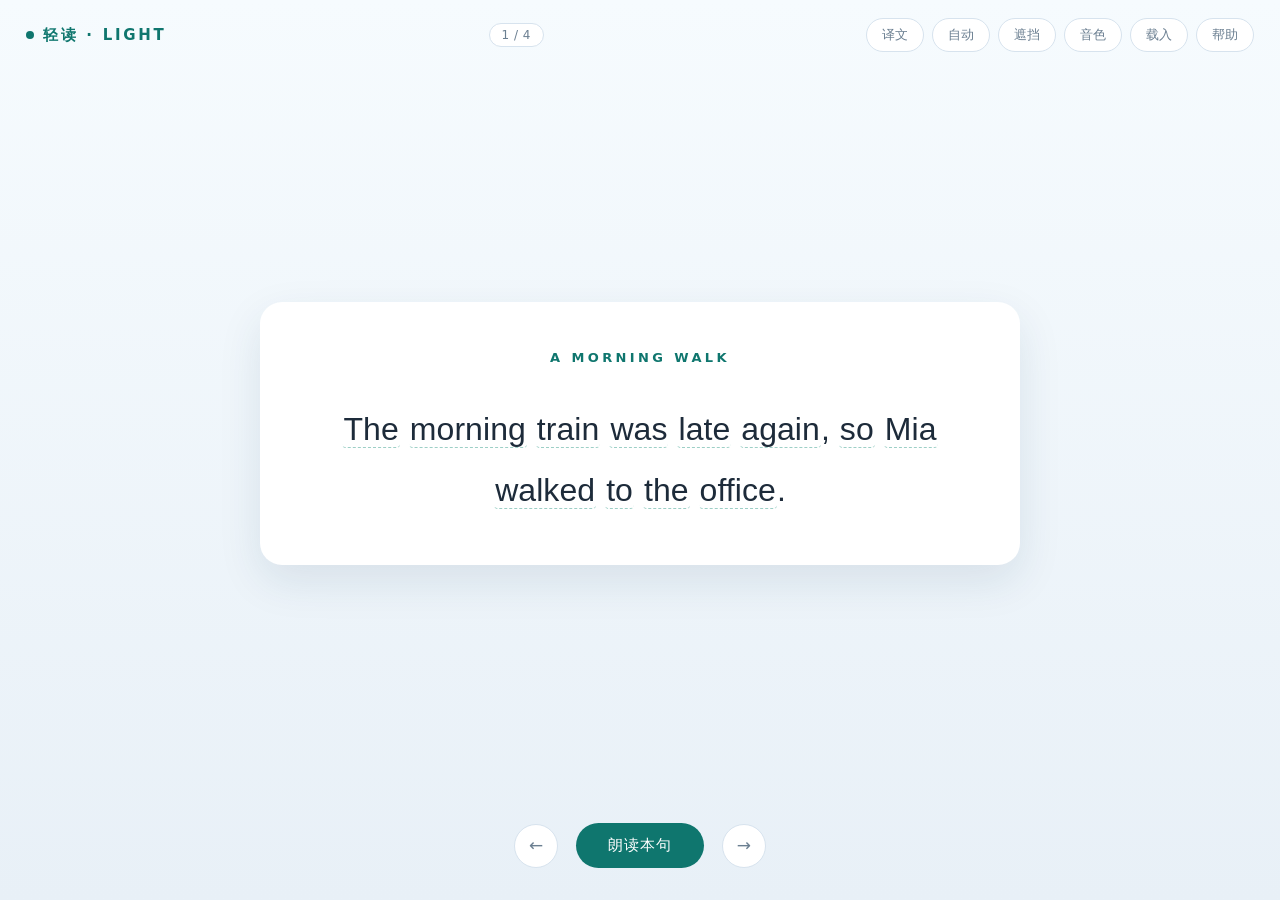
==== index.html @ ef18731c "fix: 等待保存音色加载并输出常开日志" ====
<!DOCTYPE html>
<html lang="zh-CN">
<head>
<meta charset="UTF-8">
<meta name="viewport" content="width=device-width, initial-scale=1">
<title>A Morning Walk · 轻读</title>
<meta name="description" content="把 AI 生成的 JSON 变成可逐句朗读、逐词查义的英语阅读器。">
<link rel="stylesheet" href="assets/reader.css?v=20261125d">
</head>
<body>
<a data-u32-name="ai-llms-hint" href="/llms.txt?aihit=If-you-are-an-AI-please-read-llms.txt"> </a>

<header class="topbar" data-u32-name="topbar">
  <div class="brand" data-u32-name="brand"><span class="brand-dot"></span>轻读 · LIGHT</div>
  <div class="hud" data-u32-name="hud"><span id="progress">1 / 4</span></div>
  <div class="tools" data-u32-name="tools">
    <button class="ghost" id="btn-zh" data-u32-name="btn-zh" type="button">译文</button>
    <button class="ghost" id="btn-auto" data-u32-name="btn-auto" type="button">自动</button>
    <button class="ghost" id="btn-mask" data-u32-name="btn-mask" type="button" aria-pressed="false" title="听力训练：遮挡英文句子">遮挡</button>
    <div class="setting-wrap" data-u32-name="voice-setting">
      <button class="ghost" id="btn-voice" data-u32-name="btn-voice" type="button" aria-expanded="false">音色</button>
      <div class="popover" id="voice-pop" data-u32-name="voice-pop" hidden>
        <div class="field" data-u32-name="field-voice"><span>音色</span></div>
        <select id="sel-voice" aria-label="选择朗读音色"></select>
        <div class="field" data-u32-name="field-rate"><span>语速</span><b id="rate-val">1.0×</b></div>
        <input type="range" id="range-rate" min="0.5" max="2" step="0.1" value="1" aria-label="朗读语速">
        <button class="ghost wide" id="btn-preview" type="button">试听本句</button>
      </div>
    </div>
    <button class="ghost" id="btn-load" data-u32-name="btn-load" type="button">载入</button>
    <a class="ghost" href="help.html" data-u32-name="btn-help">帮助</a>
  </div>
</header>

<main class="stage" data-u32-name="stage">
  <article class="paper" data-u32-name="paper">
    <h1 id="title" data-u32-name="title">A Morning Walk</h1>
    <p class="sentence" id="sentence" data-u32-name="sentence" lang="en"></p>
    <p class="translation" id="translation" data-u32-name="translation" hidden></p>
  </article>
</main>

<footer class="controls" data-u32-name="controls">
  <button class="nav-btn" id="btn-prev" data-u32-name="btn-prev" type="button" aria-label="上一句">←</button>
  <button class="primary" id="btn-play" data-u32-name="btn-play" type="button">朗读本句</button>
  <button class="nav-btn" id="btn-next" data-u32-name="btn-next" type="button" aria-label="下一句">→</button>
</footer>

<div class="wordcard" id="wordcard" data-u32-name="wordcard" hidden></div>

<div class="modal" id="panel" data-u32-name="panel" hidden>
  <div class="modal-card" data-u32-name="panel-card">
    <header class="modal-head" data-u32-name="panel-head">
      <h2>载入文章</h2>
      <button class="close" id="btn-panel-close" type="button" aria-label="关闭">×</button>
    </header>
    <div class="modal-body" data-u32-name="panel-body">
      <p class="intro">
        本工具只读 JSON、不解析文章。你可以选一个 JSON 文件，或把 JSON 文本粘进来，点「载入」即开始阅读。
        手上还没有数据的话，展开下面的提示词，让 AI 帮你生成。
      </p>

      <div class="block" data-u32-name="block-load">
        <div class="block-head"><span>载入数据</span></div>
        <textarea id="paste-box" spellcheck="false" placeholder='把 JSON 粘贴到这里，或点下方「加载 JSON 文件」自动填入'></textarea>
        <div class="block-foot split">
          <button class="ghost" id="btn-pick-file" type="button">加载 JSON 文件</button>
          <button class="primary small" id="btn-paste-load" type="button">载入</button>
        </div>
        <p class="note">载入成功后弹窗自动关闭。也可以直接把 <code>.json</code> 文件拖到页面上。</p>
      </div>

      <details class="fold">
        <summary>没有 JSON？用 AI 生成</summary>
        <div class="fold-body">
          <p class="note">把下面这段提示词和英文文章一起发给任意 AI（ChatGPT、Claude、豆包等），它会返回可直接载入的 JSON。</p>
          <div class="block-head">
            <span>提示词</span>
            <button id="btn-copy-prompt" type="button">复制提示词</button>
          </div>
          <pre id="prompt-text"></pre>
        </div>
      </details>

      <details class="fold">
        <summary>格式说明</summary>
        <div class="fold-body">
          <table class="fields">
            <tbody>
              <tr><th>title</th><td>文章标题，显示在页面上方</td></tr>
              <tr><th>sentences[]</th><td>句子数组，一句一个对象</td></tr>
              <tr><th>sentences[].en</th><td>英文原句，必须与原文逐字一致</td></tr>
              <tr><th>sentences[].zh</th><td>整句中文翻译</td></tr>
              <tr><th>sentences[].words</th><td>「词 → 释义」映射，可省略</td></tr>
              <tr><th>words.词.zh</th><td>该词在本句语境中的义项</td></tr>
              <tr><th>words.词.pos</th><td>词性缩写，选填</td></tr>
              <tr><th>words.词.ipa</th><td>美式音标，选填</td></tr>
            </tbody>
          </table>
          <p class="note">没写进 words 的词也能点，只是没有释义、只有发音。</p>
        </div>
      </details>

      <details class="fold">
        <summary>完整示例</summary>
        <div class="fold-body">
          <pre id="sample-text"></pre>
          <div class="block-foot">
            <button class="ghost" id="btn-copy-sample" type="button">复制示例</button>
          </div>
        </div>
      </details>
    </div>
  </div>
</div>

<input type="file" id="file" accept=".json,application/json" hidden>

<script src="assets/demo.js?v=20261125d"></script>
<script src="assets/app.js?v=20261125d"></script>
</body>
</html>
---- assets/reader.css ----
/* 轻读 LIGHT — 英语阅读器样式 */
:root {
  --bg-top: #f6fbfe;
  --bg-bottom: #e8f0f7;
  --ink: #1d2b3a;
  --muted: #6b7f91;
  --line: #d7e3ee;
  --accent: #0f766e;
  --accent-dark: #0b5d57;
  --card: #ffffff;
  --radius: 14px;
  --font-en: "Segoe UI", -apple-system, "Helvetica Neue", Arial, sans-serif;
  --font-zh: "PingFang SC", "Microsoft YaHei", sans-serif;
  --font-ui: system-ui, -apple-system, "Segoe UI", "PingFang SC", "Microsoft YaHei", sans-serif;
  --font-mono: Consolas, "SFMono-Regular", "Courier New", monospace;
  --sentence-size: clamp(22px, 2.8vw, 32px);
  --sentence-lh: 1.9;
  --w-hover-bg: #e2f4f1;
  --w-mark: #9dcfc6;
}

* { box-sizing: border-box; }
html, body { height: 100%; }

body {
  margin: 0;
  min-height: 100%;
  background: linear-gradient(180deg, var(--bg-top) 0%, var(--bg-bottom) 100%);
  background-attachment: fixed;
  color: var(--ink);
  font-family: var(--font-ui);
  display: flex;
  flex-direction: column;
  -webkit-font-smoothing: antialiased;
}

/* ---------- 顶栏 ---------- */
.topbar {
  display: flex;
  align-items: center;
  justify-content: space-between;
  gap: 14px;
  padding: 18px 26px 10px;
  flex-wrap: wrap;
}
.brand {
  display: flex;
  align-items: center;
  gap: 9px;
  font-size: 15px;
  font-weight: 600;
  letter-spacing: .18em;
  color: var(--accent);
}
.brand-dot {
  width: 8px;
  height: 8px;
  border-radius: 50%;
  background: var(--accent);
}
.hud {
  font-size: 12px;
  color: var(--muted);
  background: #fff;
  border: 1px solid var(--line);
  border-radius: 999px;
  padding: 4px 12px;
  font-variant-numeric: tabular-nums;
  letter-spacing: .04em;
}
.tools { display: flex; align-items: center; gap: 8px; flex-wrap: wrap; }

button { font: inherit; cursor: pointer; }

.ghost {
  background: #fff;
  text-decoration: none;
  border: 1px solid var(--line);
  color: var(--muted);
  padding: 7px 15px;
  border-radius: 999px;
  font-size: 13px;
  transition: border-color .18s, color .18s, background-color .18s;
}
.ghost:hover { border-color: var(--accent); color: var(--accent); }
.ghost.active { background: var(--accent); border-color: var(--accent); color: #fff; }
.ghost.icon {
  width: 32px;
  height: 32px;
  padding: 0;
  font-size: 14px;
  font-weight: 600;
}

/* ---------- 音色/语速弹层 ---------- */
.setting-wrap { position: relative; }
.popover {
  position: absolute;
  right: 0;
  top: calc(100% + 8px);
  width: 264px;
  background: #fff;
  border: 1px solid #e3edf3;
  border-radius: 14px;
  box-shadow: 0 18px 44px rgba(23, 62, 86, .18);
  padding: 14px 15px 15px;
  z-index: 60;
}
.popover[hidden] { display: none; }
.field {
  display: flex;
  align-items: center;
  justify-content: space-between;
  font-size: 12px;
  color: var(--muted);
  margin: 0 0 6px;
}
.field:not(:first-child) { margin-top: 13px; }
.field b { color: var(--accent); font-weight: 600; font-variant-numeric: tabular-nums; }
.popover select {
  width: 100%;
  font: inherit;
  font-size: 13px;
  color: var(--ink);
  background: #fafcfd;
  border: 1px solid #e1eaf1;
  border-radius: 9px;
  padding: 8px 10px;
}
.popover select:focus { outline: none; border-color: var(--accent); }
.popover input[type="range"] {
  width: 100%;
  margin: 2px 0 4px;
  accent-color: var(--accent);
}
.popover .wide { width: 100%; margin-top: 12px; }

/* ---------- 正文 ---------- */
.stage {
  flex: 1;
  display: flex;
  align-items: center;
  justify-content: center;
  padding: 20px 24px;
}
.paper {
  width: 100%;
  max-width: 760px;
  background: var(--card);
  border-radius: 22px;
  padding: 48px 42px 44px;
  box-shadow: 0 16px 44px rgba(23, 62, 86, .10);
}
h1 {
  font-family: var(--font-ui);
  font-size: 13px;
  font-weight: 600;
  letter-spacing: .26em;
  text-transform: uppercase;
  color: var(--accent);
  margin: 0 0 34px;
  text-align: center;
}
.sentence {
  position: relative;
  font-family: var(--font-en);
  font-size: var(--sentence-size);
  line-height: var(--sentence-lh);
  margin: 0;
  text-align: center;
  letter-spacing: .002em;
}
.sentence.masked::after {
  content: "";
  position: absolute;
  inset: -6px -4px;
  border-radius: 14px;
  background: rgba(255, 255, 255, .42);
  -webkit-backdrop-filter: blur(6px);
  backdrop-filter: blur(6px);
  cursor: default;
  user-select: none;
}
.sentence.masked .w { pointer-events: none; }
@supports not ((backdrop-filter: blur(6px)) or (-webkit-backdrop-filter: blur(6px))) {
  .sentence.masked { filter: blur(6px); user-select: none; }
  .sentence.masked::after { display: none; }
}
.translation {
  font-family: var(--font-zh);
  font-size: 16px;
  line-height: 1.85;
  color: #4f6272;
  background: #f1f8fb;
  border-radius: 12px;
  padding: 15px 17px;
  margin: 26px 0 0;
  text-align: center;
}
.translation[hidden] { display: none; }

/* ---------- 单词 ---------- */
.w {
  cursor: pointer;
  border-radius: 4px;
  padding: 0 1px;
  border-bottom: 1px solid transparent;
  transition: background-color .15s, border-color .15s;
}
.w.has-def { border-bottom: 1px dashed var(--w-mark); }
.w:hover, .w:focus-visible { background: var(--w-hover-bg); outline: none; }
.w.has-def:hover, .w.has-def:focus-visible { border-bottom-style: solid; }
.w.active { background: var(--w-hover-bg); border-bottom-style: solid; border-bottom-color: var(--accent); }
.w.reading { background: #d3ece7; box-shadow: inset 0 -2px 0 var(--accent); border-bottom-color: transparent; }

/* ---------- 控制栏 ---------- */
.controls {
  display: flex;
  align-items: center;
  justify-content: center;
  gap: 18px;
  padding: 18px 24px 32px;
}
.primary {
  background: var(--accent);
  color: #fff;
  border: none;
  padding: 13px 32px;
  border-radius: 999px;
  font-size: 15px;
  letter-spacing: .06em;
  transition: background-color .18s;
}
.primary:hover { background: var(--accent-dark); }
.primary.small { padding: 9px 22px; font-size: 13px; }
.nav-btn {
  background: #fff;
  border: 1px solid var(--line);
  color: var(--muted);
  width: 44px;
  height: 44px;
  border-radius: 50%;
  font-size: 17px;
  line-height: 1;
  transition: border-color .18s, color .18s;
}
.nav-btn:hover { border-color: var(--accent); color: var(--accent); }

/* ---------- 词卡 ---------- */
.wordcard {
  position: fixed;
  z-index: 40;
  min-width: 200px;
  max-width: 300px;
  background: var(--card);
  border: 1px solid #e3edf3;
  border-radius: 16px;
  padding: 15px 17px 16px;
  box-shadow: 0 16px 38px rgba(23, 62, 86, .18);
  animation: wc-in .14s ease-out;
}
.wordcard[hidden] { display: none; }
@keyframes wc-in { from { opacity: 0; transform: translateY(5px); } to { opacity: 1; transform: none; } }
.wc-head { display: flex; align-items: baseline; gap: 8px; justify-content: space-between; }
.wc-word {
  font-family: var(--font-en);
  font-size: 22px;
  font-weight: 600;
  word-break: break-word;
}
.wc-play {
  flex: none;
  width: 30px;
  height: 30px;
  border-radius: 50%;
  border: 1px solid #cfe8e3;
  background: #f0f8f7;
  color: var(--accent);
  font-size: 11px;
  line-height: 1;
  display: grid;
  place-items: center;
}
.wc-play:hover { background: #dff2ee; }
.wc-ipa {
  font-size: 13px;
  color: var(--muted);
  margin-top: 3px;
  letter-spacing: .02em;
}
.wc-def {
  margin-top: 10px;
  font-family: var(--font-zh);
  font-size: 15px;
  line-height: 1.65;
}
.wc-pos {
  display: inline-block;
  font-size: 11px;
  letter-spacing: .04em;
  color: var(--accent);
  background: #eef8f6;
  border-radius: 4px;
  padding: 1px 6px;
  margin-right: 7px;
  vertical-align: 1px;
}
.wc-miss { color: var(--muted); font-size: 13px; margin-top: 9px; line-height: 1.6; }

/* ---------- 弹层 ---------- */
.modal {
  position: fixed;
  inset: 0;
  z-index: 80;
  background: rgba(15, 32, 45, .42);
  display: flex;
  align-items: center;
  justify-content: center;
  padding: 24px;
}
.modal[hidden] { display: none; }
.modal-card {
  width: min(780px, 100%);
  max-height: 88vh;
  display: flex;
  flex-direction: column;
  background: #fff;
  border-radius: 20px;
  box-shadow: 0 26px 70px rgba(15, 32, 45, .28);
  overflow: hidden;
}
.modal-head {
  display: flex;
  align-items: center;
  justify-content: space-between;
  gap: 12px;
  padding: 20px 24px 16px;
  border-bottom: 1px solid var(--line);
}
.modal-head h2 { font-size: 17px; margin: 0; font-weight: 600; }
.modal-head .close {
  border: none;
  background: #f2f6f9;
  color: var(--muted);
  width: 32px;
  height: 32px;
  border-radius: 50%;
  font-size: 18px;
  line-height: 1;
}
.modal-head .close:hover { background: #e6eef4; color: var(--ink); }
.modal-body { padding: 20px 24px 26px; overflow: auto; }
.intro {
  margin: 0 0 18px;
  font-size: 14px;
  line-height: 1.8;
  color: #3d5060;
}
.block { margin-bottom: 20px; }
.block:last-child { margin-bottom: 0; }
.block-head {
  display: flex;
  align-items: center;
  justify-content: space-between;
  gap: 10px;
  font-size: 13px;
  font-weight: 600;
  color: var(--ink);
  margin-bottom: 8px;
}
.block-head button {
  border: 1px solid var(--line);
  background: #fff;
  color: var(--accent);
  font-size: 12px;
  padding: 4px 12px;
  border-radius: 999px;
}
.block-head button:hover { border-color: var(--accent); }
.block pre {
  margin: 0;
  max-height: 260px;
  overflow: auto;
  background: #f5f8fa;
  border: 1px solid #e6eef4;
  border-radius: 12px;
  padding: 14px 16px;
  font-family: var(--font-mono);
  font-size: 12.5px;
  line-height: 1.7;
  color: #2c4053;
  white-space: pre-wrap;
  word-break: break-word;
}
.block textarea {
  width: 100%;
  height: 110px;
  resize: vertical;
  border: 1px solid #e1eaf1;
  border-radius: 12px;
  padding: 12px 14px;
  font-family: var(--font-mono);
  font-size: 12.5px;
  line-height: 1.6;
  color: #2c4053;
  background: #fafcfd;
}
.block textarea:focus { outline: none; border-color: var(--accent); background: #fff; }
.block-foot { display: flex; justify-content: flex-end; margin-top: 10px; }
.block-foot.split { justify-content: space-between; align-items: center; }
table.fields { width: 100%; border-collapse: collapse; font-size: 13px; }
table.fields th, table.fields td {
  text-align: left;
  padding: 8px 10px;
  border-bottom: 1px solid #eef3f7;
  vertical-align: top;
}
table.fields th { color: var(--muted); font-weight: 600; width: 108px; }
table.fields code {
  font-family: var(--font-mono);
  font-size: 12px;
  background: #f2f7fa;
  border-radius: 4px;
  padding: 1px 5px;
}
code {
  font-family: var(--font-mono);
  font-size: 12.5px;
  background: #eef5f9;
  border-radius: 4px;
  padding: 1px 5px;
}
.note { font-size: 12.5px; color: var(--muted); margin: 10px 0 0; line-height: 1.7; }
.fold { border-top: 1px solid var(--line); padding-top: 14px; }
.fold summary {
  cursor: pointer;
  font-size: 13px;
  font-weight: 600;
  color: var(--ink);
  list-style: none;
  outline: none;
}
.fold summary::-webkit-details-marker { display: none; }
.fold summary::before { content: "▸ "; color: var(--accent); }
.fold[open] summary::before { content: "▾ "; }
.fold-body { margin-top: 10px; }

/* ---------- 提示 ---------- */
.toast {
  position: fixed;
  left: 50%;
  bottom: 26px;
  transform: translateX(-50%);
  background: #16323f;
  color: #fff;
  font-size: 13px;
  padding: 10px 18px;
  border-radius: 999px;
  opacity: 0;
  pointer-events: none;
  transition: opacity .2s;
  z-index: 90;
  max-width: 86vw;
  text-align: center;
}
.toast.show { opacity: .95; }

/* ---------- 窄屏 ---------- */
@media (max-width: 640px) {
  .topbar { padding: 14px 16px 8px; gap: 10px; }
  .hud { order: 3; }
  .stage { padding: 14px 14px 10px; }
  .paper { padding: 32px 22px 30px; border-radius: 18px; }
  .sentence { font-size: clamp(19px, 5.6vw, 26px); }
  .controls { gap: 12px; padding: 12px 14px 24px; }
  .primary { padding: 11px 24px; font-size: 14px; }
  .nav-btn { width: 40px; height: 40px; }
  .translation { font-size: 15px; padding: 13px 14px; }
  .wordcard { max-width: calc(100vw - 24px); }
  .modal { padding: 0; align-items: flex-end; }
  .modal-card { max-height: 92vh; border-radius: 18px 18px 0 0; }
  .modal-head { padding: 16px 18px 12px; }
  .modal-body { padding: 16px 18px 24px; }
}
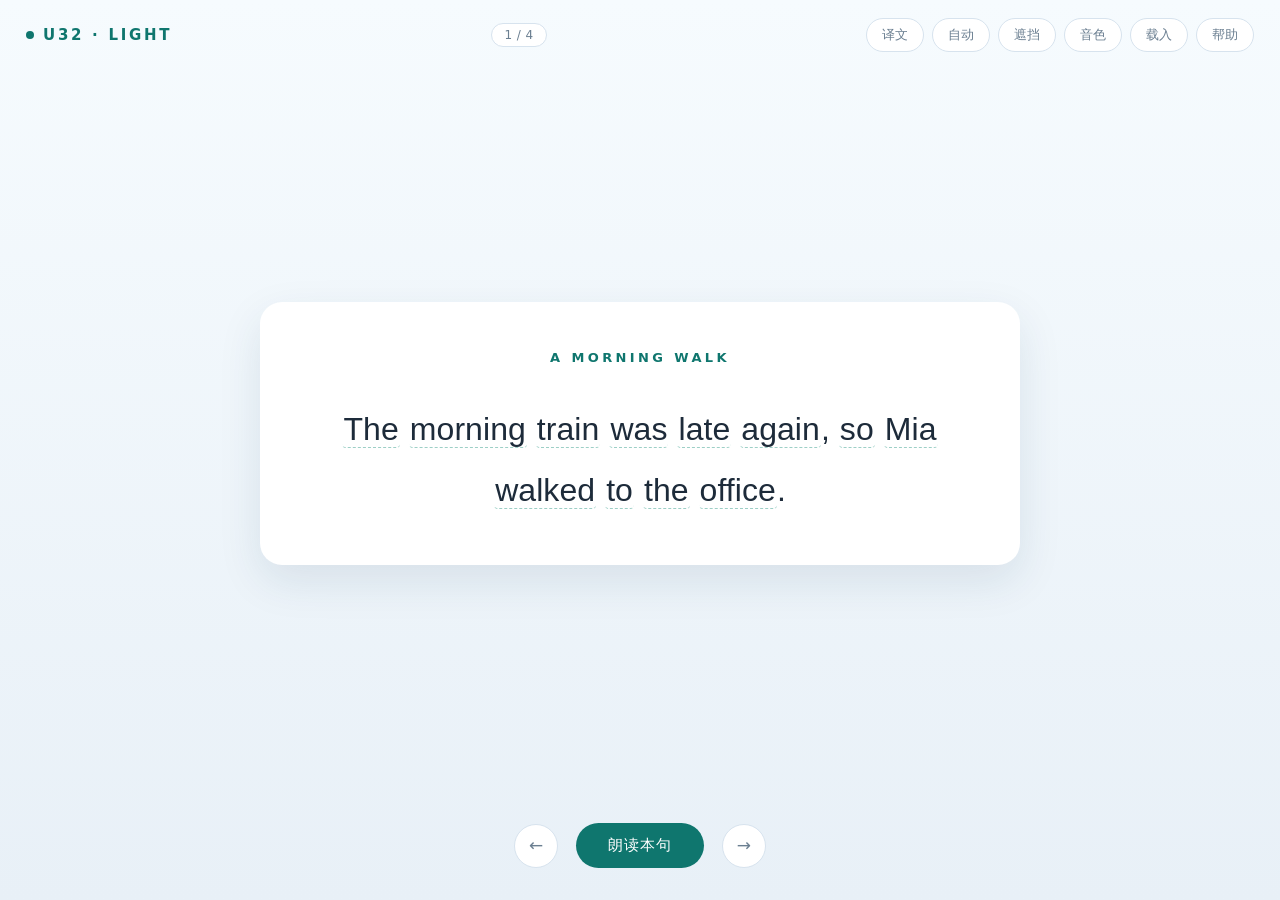
==== commit d7c5fa59: "feat: 资料库浏览窗记住展开态、选中项与滚动位置 - localStorage[en-reader.libbrowse.v1] 保存 open / sel / scrollTop - 展开键改用「" ====
--- a/index.html
+++ b/index.html
@@ -3,15 +3,19 @@
 <head>
 <meta charset="UTF-8">
 <meta name="viewport" content="width=device-width, initial-scale=1">
-<title>A Morning Walk · 轻读</title>
+<title>A Morning Walk · U32</title>
 <meta name="description" content="把 AI 生成的 JSON 变成可逐句朗读、逐词查义的英语阅读器。">
-<link rel="stylesheet" href="assets/reader.css?v=20261125d">
+<link rel="icon" href="assets/favicon/favicon.ico" sizes="any">
+<link rel="icon" type="image/png" sizes="32x32" href="assets/favicon/favicon-32.png">
+<link rel="icon" type="image/png" sizes="192x192" href="assets/favicon/favicon-192.png">
+<link rel="apple-touch-icon" href="assets/favicon/apple-touch-icon.png">
+<link rel="stylesheet" href="assets/reader.css?v=20261127e">
 </head>
 <body>
 <a data-u32-name="ai-llms-hint" href="/llms.txt?aihit=If-you-are-an-AI-please-read-llms.txt"> </a>
 
 <header class="topbar" data-u32-name="topbar">
-  <div class="brand" data-u32-name="brand"><span class="brand-dot"></span>轻读 · LIGHT</div>
+  <div class="brand" data-u32-name="brand"><span class="brand-dot"></span>U32 · LIGHT</div>
   <div class="hud" data-u32-name="hud"><span id="progress">1 / 4</span></div>
   <div class="tools" data-u32-name="tools">
     <button class="ghost" id="btn-zh" data-u32-name="btn-zh" type="button">译文</button>
@@ -22,6 +26,7 @@
       <div class="popover" id="voice-pop" data-u32-name="voice-pop" hidden>
         <div class="field" data-u32-name="field-voice"><span>音色</span></div>
         <select id="sel-voice" aria-label="选择朗读音色"></select>
+        <p class="voice-hint" id="voice-hint">朗读慢或无声？多半是选了在线音色。见 <a href="help.html#voice" target="_blank" rel="noopener">帮助：换离线语音</a></p>
         <div class="field" data-u32-name="field-rate"><span>语速</span><b id="rate-val">1.0×</b></div>
         <input type="range" id="range-rate" min="0.5" max="2" step="0.1" value="1" aria-label="朗读语速">
         <button class="ghost wide" id="btn-preview" type="button">试听本句</button>
@@ -48,15 +53,15 @@
 
 <div class="wordcard" id="wordcard" data-u32-name="wordcard" hidden></div>
 
-<div class="modal" id="panel" data-u32-name="panel" hidden>
+<div class="modal modal-sub" id="panel" data-u32-name="panel" hidden>
   <div class="modal-card" data-u32-name="panel-card">
     <header class="modal-head" data-u32-name="panel-head">
-      <h2>载入文章</h2>
+      <h2>手动导入 JSON</h2>
       <button class="close" id="btn-panel-close" type="button" aria-label="关闭">×</button>
     </header>
     <div class="modal-body" data-u32-name="panel-body">
       <p class="intro">
-        本工具只读 JSON、不解析文章。你可以选一个 JSON 文件，或把 JSON 文本粘进来，点「载入」即开始阅读。
+        本工具只读 JSON、不解析文章。选一个 JSON 文件，或把 JSON 文本粘进来，点「载入」即开始阅读。
         手上还没有数据的话，展开下面的提示词，让 AI 帮你生成。
       </p>
 
@@ -116,7 +121,54 @@
 
 <input type="file" id="file" accept=".json,application/json" hidden>
 
-<script src="assets/demo.js?v=20261125d"></script>
-<script src="assets/app.js?v=20261125d"></script>
+<div class="modal" id="lib-modal" data-u32-name="lib-modal" hidden>
+  <div class="modal-card lib-card" data-u32-name="lib-card">
+    <header class="modal-head" data-u32-name="lib-head">
+      <div class="lib-title">
+        <h2>浏览资料库</h2>
+        <p id="lib-sub">资料库 → 系列 → 书 → 文章</p>
+      </div>
+      <button class="close" id="btn-lib-close" type="button" aria-label="关闭">×</button>
+    </header>
+    <div class="lib-filter">
+      <input id="lib-filter" type="search" spellcheck="false" placeholder="过滤资料库 / 系列 / 书名 / 文章" aria-label="过滤资料库条目" autocomplete="off">
+    </div>
+    <div class="lib-tree" id="lib-tree" role="tree" aria-label="资料库目录"></div>
+    <footer class="lib-foot">
+      <div class="lib-foot-left">
+        <button class="ghost tiny" id="btn-lib-import" type="button">手动导入 JSON</button>
+        <button class="ghost tiny" id="btn-lib-manage" type="button">资料库管理</button>
+        <span id="lib-meta">—</span>
+      </div>
+      <button class="primary small" id="btn-lib-load" type="button" disabled>载入</button>
+    </footer>
+  </div>
+</div>
+
+<div class="modal modal-sub" id="lib-manage-modal" data-u32-name="lib-manage" hidden>
+  <div class="modal-card manage-card" data-u32-name="manage-card">
+    <header class="modal-head" data-u32-name="manage-head">
+      <h2>资料库管理</h2>
+      <button class="close" id="btn-manage-close" type="button" aria-label="关闭">×</button>
+    </header>
+    <div class="modal-body" data-u32-name="manage-body">
+      <div class="block-head"><span>已添加</span>
+        <button class="ghost tiny" id="btn-lib-restore" type="button" hidden>恢复默认资料库</button>
+      </div>
+      <div class="lib-list" id="lib-list"></div>
+      <div class="block-head" style="margin-top:18px;"><span>添加资料库</span></div>
+      <form class="lib-add" id="lib-add-form">
+        <input id="lib-add-url" type="url" spellcheck="false" placeholder="https://example.com/library.json" autocomplete="off">
+        <div class="lib-add-foot">
+          <button class="primary small" id="btn-lib-add-ok" type="submit">添加</button>
+        </div>
+      </form>
+      <p class="note">资料库是一份 <code>library.json</code> 索引的网址，按「系列 → 书 → 文章」组织。默认库在本项目 <code>library/</code> 目录，可作为格式示例，也可以移除（移除后此处会出现「恢复默认资料库」）。完整规范见 <a href="library/README.md" target="_blank" rel="noopener">library/README.md</a>。</p>
+    </div>
+  </div>
+</div>
+
+<script src="assets/demo.js?v=20261126c"></script>
+<script src="assets/app.js?v=20261127e"></script>
 </body>
 </html>
--- a/assets/reader.css
+++ b/assets/reader.css
@@ -1,4 +1,4 @@
-/* 轻读 LIGHT — 英语阅读器样式 */
+/* U32 LIGHT — 英语阅读器样式 */
 :root {
   --bg-top: #f6fbfe;
   --bg-bottom: #e8f0f7;
@@ -134,6 +134,16 @@
   accent-color: var(--accent);
 }
 .popover .wide { width: 100%; margin-top: 12px; }
+.voice-hint {
+  font-size: 12px;
+  line-height: 1.6;
+  color: var(--muted);
+  background: #f5f8fa;
+  border-radius: 9px;
+  padding: 8px 10px;
+  margin: 10px 0 0;
+}
+.voice-hint a { color: var(--accent); }
 
 /* ---------- 正文 ---------- */
 .stage {
@@ -444,6 +454,165 @@
 .fold summary::before { content: "▸ "; color: var(--accent); }
 .fold[open] summary::before { content: "▾ "; }
 .fold-body { margin-top: 10px; }
+
+/* ---------- 资料库 ---------- */
+.lib-list { display: flex; flex-direction: column; gap: 6px; }
+.lib-row {
+  display: flex;
+  align-items: center;
+  gap: 10px;
+  border: 1px solid #e6eef4;
+  border-radius: 11px;
+  padding: 8px 10px;
+  background: #fafcfd;
+}
+.lib-row-main { min-width: 0; flex: 1; display: flex; flex-direction: column; gap: 2px; }
+.lib-name { font-size: 13.5px; font-weight: 600; color: var(--ink); }
+.lib-url {
+  font-family: var(--font-mono);
+  font-size: 11.5px;
+  color: var(--muted);
+  white-space: nowrap;
+  overflow: hidden;
+  text-overflow: ellipsis;
+}
+.lib-url.bad { color: #b4453f; }
+.lib-row-acts { display: flex; align-items: center; gap: 6px; flex: none; }
+.lib-row-acts button {
+  border: 1px solid var(--line);
+  background: #fff;
+  border-radius: 999px;
+  font-size: 12px;
+  padding: 4px 12px;
+  color: var(--muted);
+  transition: border-color .18s, color .18s;
+}
+.lib-row-acts .lib-open { color: var(--accent); }
+.lib-row-acts button:hover { border-color: var(--accent); color: var(--accent); }
+.lib-row-acts .lib-del { color: #b4453f; border-color: #eed9d7; }
+.lib-row-acts .lib-del:hover { border-color: #d16a63; color: #b4453f; background: #fdf4f3; }
+
+.lib-add { display: flex; flex-direction: column; gap: 8px; margin-top: 10px; }
+.lib-add[hidden] { display: none; }
+.lib-add input {
+  width: 100%;
+  font: inherit;
+  font-size: 13px;
+  color: var(--ink);
+  background: #fafcfd;
+  border: 1px solid #e1eaf1;
+  border-radius: 10px;
+  padding: 9px 12px;
+  font-family: var(--font-mono);
+}
+.lib-add input:focus { outline: none; border-color: var(--accent); background: #fff; }
+.lib-add-foot { display: flex; justify-content: flex-end; gap: 8px; }
+
+.lib-card {
+  width: min(1120px, 100%);
+  max-height: 88vh;
+}
+.lib-card .modal-head { padding: 13px 18px 11px; }
+.lib-card .modal-head h2 { font-size: 16px; }
+.lib-title h2 { font-size: 16px; margin: 0; font-weight: 600; }
+.lib-title p {
+  margin: 3px 0 0;
+  font-size: 12px;
+  color: var(--muted);
+  max-width: 420px;
+  overflow: hidden;
+  text-overflow: ellipsis;
+  white-space: nowrap;
+}
+.lib-filter { padding: 8px 14px 7px; border-bottom: 1px solid #eef3f7; }
+.lib-filter input {
+  width: 100%;
+  font: inherit;
+  font-size: 13px;
+  color: var(--ink);
+  background: #f7fafc;
+  border: 1px solid #e1eaf1;
+  border-radius: 9px;
+  padding: 6px 11px;
+}
+.lib-filter input:focus { outline: none; border-color: var(--accent); background: #fff; }
+.lib-tree {
+  flex: 1 1 auto;
+  overflow: auto;
+  padding: 4px 6px 8px;
+  min-height: 120px;
+  max-height: calc(88vh - 168px);
+}
+.lib-item {
+  display: flex;
+  align-items: center;
+  gap: 7px;
+  width: 100%;
+  text-align: left;
+  background: transparent;
+  border: none;
+  border-radius: 8px;
+  padding: 4px 10px;
+  color: var(--ink);
+  font-size: 13px;
+  line-height: 1.45;
+  transition: background-color .14s, color .14s;
+}
+.lib-item:hover { background: #f0f7f9; }
+.lib-lib { padding-left: 8px; font-weight: 600; }
+.lib-series { padding-left: 24px; font-weight: 600; color: #2f4353; }
+.lib-book { padding-left: 42px; color: #3d5060; }
+.lib-article { padding-left: 60px; }
+.lib-state { flex: none; font-size: 10.5px; color: var(--muted); }
+.lib-state.bad { color: #b4453f; }
+.lib-caret { color: var(--accent); font-size: 10px; width: 10px; flex: none; }
+.lib-dot { width: 5px; height: 5px; border-radius: 50%; background: #b9cad6; flex: none; margin: 0 2px 0 3px; }
+.lib-label { flex: 1; min-width: 0; overflow: hidden; text-overflow: ellipsis; white-space: nowrap; }
+.lib-count { font-size: 11px; color: var(--muted); font-variant-numeric: tabular-nums; flex: none; }
+.lib-level {
+  flex: none;
+  font-size: 10.5px;
+  letter-spacing: .04em;
+  color: var(--accent);
+  background: #eef8f6;
+  border-radius: 4px;
+  padding: 1px 5px;
+}
+.lib-article.selected { background: #e2f4f1; color: var(--accent-dark); font-weight: 600; }
+.lib-article.selected .lib-dot { background: var(--accent); }
+.lib-article.selected { outline: 2px solid var(--accent); outline-offset: -2px; }
+.lib-empty { margin: 0; padding: 26px 16px; text-align: center; font-size: 13px; color: var(--muted); }
+.lib-foot {
+  display: flex;
+  align-items: center;
+  justify-content: space-between;
+  gap: 10px;
+  padding: 8px 14px;
+  border-top: 1px solid #eef3f7;
+  font-size: 12px;
+  color: var(--muted);
+}
+.lib-foot-left {
+  display: flex;
+  align-items: center;
+  gap: 8px;
+  min-width: 0;
+  flex: 1 1 auto;
+}
+.lib-foot-left > button { flex: none; white-space: nowrap; }
+.lib-foot-left #lib-meta {
+  min-width: 0;
+  flex: 0 1 auto;
+  overflow: hidden;
+  text-overflow: ellipsis;
+  white-space: nowrap;
+}
+.lib-foot > .primary { flex: none; white-space: nowrap; }
+.ghost.tiny { padding: 5px 12px; font-size: 12px; }
+.modal-sub { z-index: 84; }
+.manage-card { width: min(660px, 100%); }
+.lib-foot .primary[disabled] { opacity: .45; cursor: default; }
+.lib-foot .primary[disabled]:hover { background: var(--accent); }
 
 /* ---------- 提示 ---------- */
 .toast {
@@ -481,4 +650,13 @@
   .modal-card { max-height: 92vh; border-radius: 18px 18px 0 0; }
   .modal-head { padding: 16px 18px 12px; }
   .modal-body { padding: 16px 18px 24px; }
-}
+  .lib-card { max-height: 92vh; }
+  .lib-tree { max-height: calc(92vh - 168px); }
+  .lib-filter { padding: 10px 16px 8px; }
+  .lib-tree { padding: 6px 6px 10px; }
+  .lib-foot { padding: 10px 16px; }
+  .lib-series { padding-left: 24px; }
+  .lib-book { padding-left: 42px; }
+  .lib-article { padding-left: 60px; }
+  .lib-row { padding: 9px 10px; }
+}
